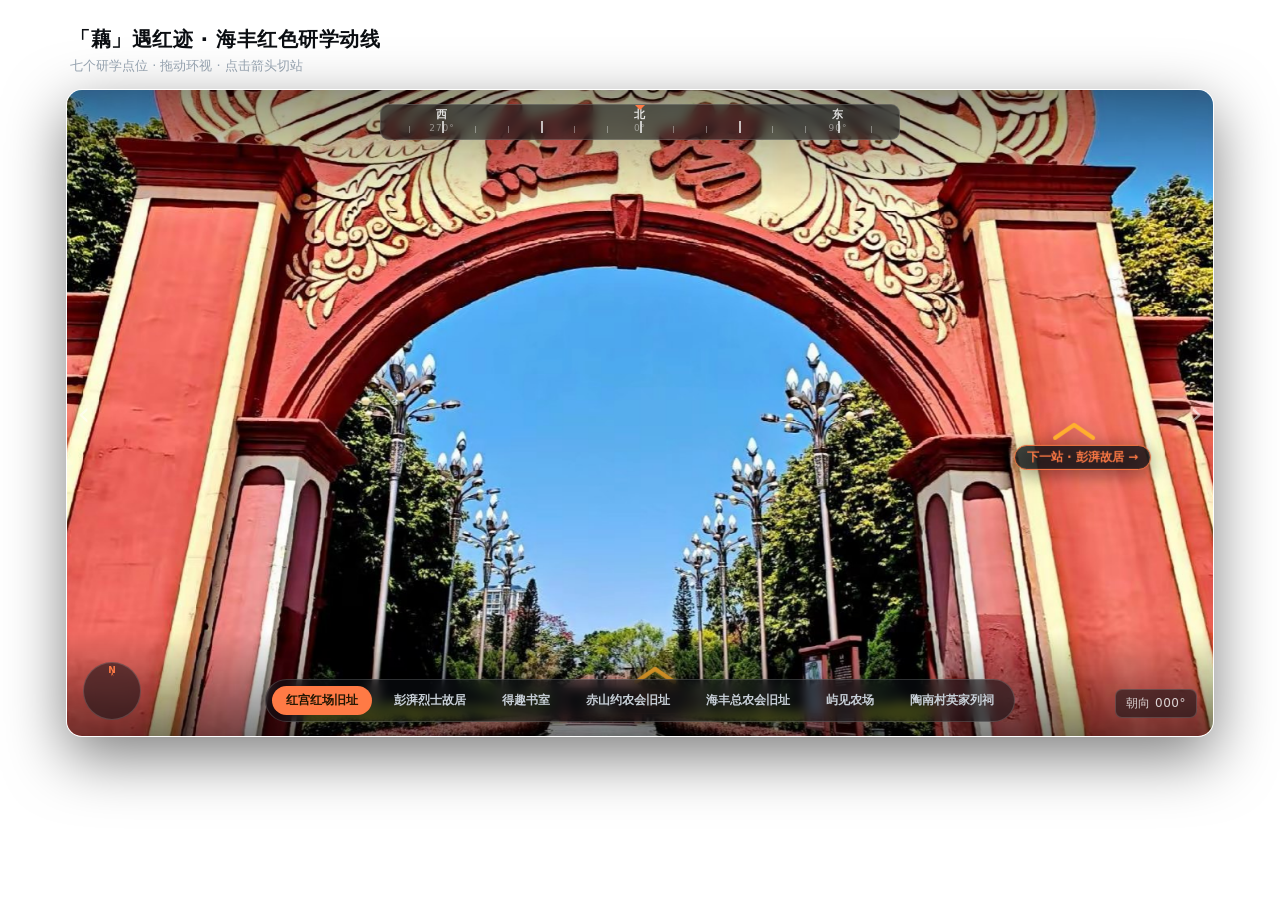
==== ar/AR_haiFeng.html @ d26c69d0 "11.13test" ====
<!DOCTYPE html>
<html lang="zh-CN">
<head>
<meta charset="utf-8">
<meta name="viewport" content="width=device-width, initial-scale=1">
<title>「藕」遇红迹 · 海丰红色研学动线</title>
<!-- 伪 AR 全景照片 -->
<!-- ==========style======================================================================================================================== -->
<style>
  :root{
    --accent:#ffb02e;
    --bg:#0b0e12;
    --text:#e8ecf1;
    --text-sub:#9aa7b4;
    --glass:rgba(12,16,20,.55);
    --line:rgba(255,255,255,.16);
  }
  *{box-sizing:border-box;margin:0;padding:0}
  body{
    font-family:"Microsoft YaHei",system-ui,sans-serif;
    background:var(--bg);color:var(--text);
    padding:20px 16px 40px;max-width:1180px;margin:0 auto;
  }
  header{margin:6px 4px 14px}
  header h1{font-size:20px;font-weight:700;letter-spacing:.5px}
  header p{font-size:13px;color:var(--text-sub);margin-top:4px}

  /* ============ 舞台 ============ */
  .stage{
    position:relative;height:min(72vh,660px);border-radius:16px;overflow:hidden;
    background:transparent;border:1px solid var(--line);
    box-shadow:0 20px 60px rgba(0,0,0,.5);
    touch-action:none;
  }
  .stage.editing{cursor:crosshair}

  /* 平移画布：图片放大铺满并留出环视余量，箭头锚在图片坐标系里随动 */
  #plane{
    position:absolute;left:50%;top:50%;
    transform:translate(-50%,-50%);
    will-change:transform;
    cursor:grab;
  }
  #plane.dragging{cursor:grabbing}
  #plane img{
    display:block;width:100%;height:100%;
    user-select:none;-webkit-user-drag:none;pointer-events:none;
  }
  #plane.hidden{display:none}

  /* 模糊占位层：切场景前先铺放大模糊的同图，加载完成后淡出 */
  #blurLayer{
    position:absolute;inset:0;z-index:3;pointer-events:none;
    background-size:cover;background-position:center;
    filter:blur(26px) brightness(.75);transform:scale(1.15);
    opacity:0;transition:opacity .55s ease;
  }
  #blurLayer.on{opacity:1}

  .vignette{
    position:absolute;inset:0;z-index:4;pointer-events:none;
    background:
      linear-gradient(180deg,rgba(0,0,0,.42),transparent 18%,transparent 84%,rgba(0,0,0,.5)),
      radial-gradient(120% 90% at 50% 50%,transparent 62%,rgba(0,0,0,.28));
  }

  /* ============ 顶部罗盘刻度带 ============ */
  .tape{
    position:absolute;top:14px;left:50%;transform:translateX(-50%);z-index:6;
    width:min(520px,72vw);height:36px;overflow:hidden;border-radius:9px;
    background:var(--glass);backdrop-filter:blur(6px);border:1px solid var(--line);
  }
  #tapeStrip{position:absolute;top:0;left:50%;height:100%;will-change:transform}
  .tick{position:absolute;bottom:6px;width:1px;height:7px;background:rgba(255,255,255,.35)}
  .tick.major{height:12px;width:1.5px;background:rgba(255,255,255,.7)}
  .tick-label{
    position:absolute;top:2px;transform:translateX(-50%);
    font-size:11px;color:rgba(255,255,255,.85);font-weight:700;letter-spacing:1px;
  }
  .tick-label.deg{font-size:9px;color:rgba(255,255,255,.45);font-weight:400}
  .tape-center{
    position:absolute;top:0;left:50%;transform:translateX(-50%);z-index:2;
    width:0;height:0;border:5px solid transparent;border-top-color:var(--accent);
  }

  /* ============ 到站提示 ============ */
  #toast{
    position:absolute;top:58px;left:50%;transform:translate(-50%,-6px);z-index:6;
    padding:7px 16px;border-radius:20px;font-size:13px;font-weight:600;
    background:rgba(255,176,46,.92);color:#221703;
    opacity:0;transition:.4s;pointer-events:none;white-space:nowrap;
  }
  #toast.show{opacity:1;transform:translate(-50%,0)}

  /* ============ 角落指北针 ============ */
  #compass{
    position:absolute;left:16px;bottom:16px;z-index:6;width:58px;height:58px;border-radius:50%;
    background:var(--glass);backdrop-filter:blur(6px);border:1px solid var(--line);
  }
  #needle{
    position:absolute;left:50%;top:50%;width:2.5px;height:40px;margin:-20px 0 0 -1.25px;
    background:linear-gradient(180deg,var(--accent) 50%,rgba(255,255,255,.35) 50%);
    clip-path:polygon(50% 0,100% 14%,50% 8%,0 14%);
    will-change:transform;
  }
  #compass .n{
    position:absolute;top:2px;left:50%;transform:translateX(-50%);
    font-size:9px;color:var(--accent);font-weight:700;
  }

  /* ============ 朝向读数 ============ */
  #readout{
    position:absolute;right:16px;bottom:18px;z-index:6;
    font-size:12px;color:rgba(255,255,255,.8);letter-spacing:.5px;
    background:var(--glass);backdrop-filter:blur(6px);
    padding:5px 10px;border-radius:7px;border:1px solid var(--line);
    font-variant-numeric:tabular-nums;
  }

  /* ============ 取点模式 ============ */
  #pickBtn{
    position:absolute;top:60px;right:14px;z-index:7;
    border:1px solid var(--line);background:var(--glass);backdrop-filter:blur(6px);
    color:#c7cfd7;font-size:12px;padding:6px 12px;border-radius:8px;cursor:pointer;
  }
  #pickBtn.on{background:var(--accent);color:#221703;border-color:var(--accent);font-weight:700}
  #pickOut{
    position:absolute;top:96px;right:14px;z-index:7;display:none;
    background:rgba(15,19,24,.85);border:1px solid var(--accent);border-radius:8px;
    padding:8px 12px;font-size:12px;color:#ffd48a;line-height:1.7;
    font-variant-numeric:tabular-nums;max-width:220px;
  }
  #pickOut.show{display:block}
  #pickOut b{color:#fff;font-weight:600}

  /* ============ 画面内指路箭头（锚定在照片坐标上） ============ */
  .arrow-hs{
    position:absolute;transform:translate(-50%,-50%);
    width:120px;height:100px;cursor:pointer;z-index:5;
    filter:drop-shadow(0 4px 10px rgba(0,0,0,.55));
  }
  /* --dir 由 JS 按 targets[].dir 写入；旋转必须写进 keyframes，否则会被 bob 动画覆盖掉 */
  .arrow-hs .chev{display:flex;justify-content:center;--dir:0deg;animation:bob 1.6s ease-in-out infinite}
  .arrow-hs .chev svg{display:block}
  .arrow-hs .chip{margin-top:4px;text-align:center}
  .arrow-hs .chip span{
    display:inline-block;padding:3px 12px;border-radius:14px;
    background:rgba(15,19,24,.78);border:1px solid var(--accent);
    color:var(--accent);font-size:12px;font-weight:700;white-space:nowrap;
    backdrop-filter:blur(4px);
  }
  .arrow-hs:hover .chip span{background:var(--accent);color:#221703}
  @keyframes bob{0%,100%{transform:rotate(var(--dir,0deg)) translateY(0)}50%{transform:rotate(var(--dir,0deg)) translateY(-6px)}}

  /* 普通信息点 */
  .info-hs{
    position:absolute;transform:translate(-50%,-50%);
    width:30px;height:30px;cursor:pointer;z-index:5;
  }
  .info-hs .dot{
    width:30px;height:30px;border-radius:50%;
    border:2px solid var(--accent);background:rgba(15,19,24,.7);
    color:var(--accent);font-size:15px;font-weight:700;line-height:26px;text-align:center;
  }

  /* ============ 边缘方向指示 ============ */
  .edge{
    position:absolute;top:50%;transform:translateY(-50%);z-index:6;
    width:44px;height:74px;border:none;background:var(--glass);
    border:1px solid var(--line);backdrop-filter:blur(6px);
    color:var(--accent);font-size:26px;cursor:pointer;
    opacity:0;pointer-events:none;transition:opacity .25s;
    display:flex;flex-direction:column;align-items:center;justify-content:center;gap:2px;
  }
  .edge.show{opacity:.92;pointer-events:auto}
  .edge small{font-size:10px;color:#cfd6dd;max-width:38px;line-height:1.2}
  #edgeL{left:0;border-radius:0 12px 12px 0}
  #edgeR{right:0;border-radius:12px 0 0 12px}

  /* 首次进入的「拖动环视」提示 */
  .rot-hint{
    position:absolute;top:50%;transform:translateY(-50%);z-index:5;
    color:rgba(255,255,255,.55);font-size:34px;pointer-events:none;
    animation:hint 1.8s ease-in-out infinite;transition:opacity .5s;
  }
  #hintL{left:10px}#hintR{right:10px}
  .rot-hint.hide{opacity:0}
  @keyframes hint{0%,100%{opacity:.25}50%{opacity:.75}}

  /* ============ 底部站点条 ============ */
  .stations{
    position:absolute;bottom:14px;left:50%;transform:translateX(-50%);z-index:6;
    display:flex;gap:8px;padding:6px;border-radius:22px;
    background:var(--glass);backdrop-filter:blur(6px);border:1px solid var(--line);
  }
  .stations button{
    border:none;border-radius:16px;padding:6px 14px;font-size:12px;font-weight:600;
    background:transparent;color:#c7cfd7;cursor:pointer;transition:.2s;white-space:nowrap;
  }
  .stations button:hover{color:#fff}
  .stations button.active{background:var(--accent);color:#221703}

  /* ============ 说明区 ============ */
  .cards{display:grid;grid-template-columns:1fr 1fr;gap:14px;margin-top:16px}
  @media (max-width:820px){.cards{grid-template-columns:1fr}}
  .card{
    background:#12161c;border:1px solid var(--line);border-radius:14px;padding:16px 18px;
  }
  .card h2{font-size:15px;color:var(--accent);margin-bottom:10px}
  .card p,.card li{font-size:13px;line-height:1.85;color:#c4ccd5}
  .card ul{padding-left:18px}
  .card code{
    background:#0b0e12;border:1px solid var(--line);border-radius:4px;
    padding:1px 6px;font-size:12px;color:#ffd48a;
  }
  pre{
    background:#0b0e12;border:1px solid var(--line);border-radius:8px;
    padding:12px;font-size:12px;line-height:1.7;overflow-x:auto;color:#d9e1e9;
    margin-top:8px;
  }
  pre b{color:#ffb02e;font-weight:600}
  .tip{
    margin-top:14px;padding:10px 14px;border-left:3px solid var(--accent);
    background:rgba(255,176,46,.07);border-radius:0 8px 8px 0;
    font-size:12.5px;color:#d8cfae;line-height:1.8;
  }

  @media (max-width:640px){
    .stage{height:56vh}
    .stations button{padding:5px 9px;font-size:11px}
    .tape{width:82vw}
    #compass{width:48px;height:48px}
    #needle{height:34px;margin:-17px 0 0 -1.25px}
  }
</style>
</head>
<!-- ==========body======================================================================================================================== -->
<body>

<header>
  <h1 id="docTitle">伪 AR 照片导览</h1>
  <p id="docSub">普通照片也能跑同一套交互：拖动环视（放大平移）· 罗盘随视角滑动 · 箭头锚在照片里的路口位置 · 点击切到下一个点位</p>
</header>

<div class="stage" id="stage">
  <div id="plane">
    <img id="photo" alt="">
    <!-- 箭头/信息点由 JS 注入，坐标系 = 照片本身 -->
  </div>
  <div id="blurLayer" class="on"></div>
  <div class="vignette"></div>

  <div class="tape"><div id="tapeStrip"></div><div class="tape-center"></div></div>
  <div id="toast"></div>
  <div id="compass"><div id="needle"></div><span class="n">N</span></div>
  <div id="readout">朝向 000°</div>

  <!-- <button id="pickBtn">📍 取点模式（E）</button> -->
  <div id="pickOut"></div>

  <button class="edge" id="edgeL"><span>‹</span><small id="edgeLt"></small></button>
  <button class="edge" id="edgeR"><span>›</span><small id="edgeRt"></small></button>
  <div class="rot-hint" id="hintL">‹</div>
  <div class="rot-hint" id="hintR">›</div>

  <div class="stations" id="stations"></div>
</div>


<!-- ==========script========================================================================================================================= -->
<script>
/* 1 全局设置 —— 标题、主色、环视手感，都可以直接改这 6 行 */
const CFG = {
  title:    '「藕」遇红迹 · 海丰红色研学动线',   // （伪AR演示）页面大标题
  subtitle: '七个研学点位 · 拖动环视 · 点击箭头切站',    //：红宫红场 → 彭湃故居 → 得趣书室 → 赤山约农会 → 海丰总农会 → 屿见农场 → 陶南村英家列祠  · 按 E 取点
  bg:       'transparent',   // 页面背景色（整页底色，也是舞台区露出的底色）rgba(246, 255, 247,.35)
  text:     '#0b0e12',   // 大标题 + 正文文字颜色
  textSub:  '#9aa7b4',   // 副标题（灰色说明那行）颜色
  start:    's1',        // 从哪个点位进站（填 ROUTE 里的 id）
  accent:   '#ff7a45',   // 主色：箭头、罗盘、指示针、高亮都用它
  zoom:     1.35,        // 照片放大倍率＝环视余量。1.2 更清晰但转得少；1.6 转得多但边缘更糊
  yawRange: 35           // 左右拖到底时罗盘转多少度。要和 zoom 一起调
};
document.documentElement.style.setProperty('--accent', CFG.accent);
document.documentElement.style.setProperty('--bg',      CFG.bg);
document.documentElement.style.setProperty('--text',    CFG.text);
document.documentElement.style.setProperty('--text-sub', CFG.textSub);
const tEl = document.getElementById('docTitle'), sEl = document.getElementById('docSub');
if (tEl) tEl.textContent = CFG.title;   // 标题/副标题被注释掉时跳过，别让整页脚本中断
if (sEl) sEl.textContent = CFG.subtitle;

/* 2 路线配置 —— 换图、加点位、挪箭头、写讲解词，全改这里             
  动线：红宫红场 → 彭湃故居 → 得趣书室 → 赤山约农会 → 海丰总农会 → 屿见农场 → 陶南村英家列祠（线性动线，箭头锚在各点位的大门/门楼上） */
const ROUTE = {
  s1: { name:'第1站 · 红宫红场旧址', img:'assets/red/h1.jpg', heading:0,
        targets:[ {scene:'s2', x:78, y:55, dir:0,    label:'下一站 · 彭湃故居'},
                  {scene:'h1_1', x:51, y:76, dir:0,  label:'前进'} ]},

  s2: { name:'第2站 · 彭湃烈士故居', img:'assets/sh2.jpg', heading:45,
        targets:[ {scene:'s3', x:77, y:52, dir:0,    label:'下一站 · 得趣书室'},
                  {scene:'s1', x:27, y:52, dir:0,  label:'上一站 · 红宫红场'},
                  {scene:'h2_1', x:51, y:76, dir:0,  label:'进入大门'} ],
        infos:[ {x:62, y:75, text:'故居门匾与免费开放时间牌（占位讲解词）'} ] },
        
  s3: { name:'第3站 · 得趣书室', img:'assets/s3.jpg', heading:90,
        targets:[ {scene:'s4', x:80, y:48, dir:0,    label:'下一站 · 赤山约农会'},
                  {scene:'s2', x:20, y:50, dir:0,  label:'上一站 · 彭湃故居'},
                  {scene:'h3_1', x:50, y:58, dir:0,    label:'进入大门'}, ],
        infos:[ {x:50, y:46, text:'门匾「得趣书室」：彭湃从事革命活动的地方（占位讲解词）'} ] },

  s4: { name:'第4站 · 赤山约农会旧址', img:'assets/s4.jpg', heading:135,
        targets:[ {scene:'s5', x:67, y:60, dir:0,    label:'下一站 · 海丰总农会'},
                  {scene:'s3', x:27, y:60, dir:0,  label:'上一站 · 得趣书室'} ],
        infos:[ {x:66, y:40, text:'广东省重点文物保护单位标志碑（占位讲解词）'} ] },

  s5: { name:'第5站 · 海丰总农会旧址', img:'assets/s5.jpg', heading:180,
        targets:[ {scene:'s6', x:71, y:58, dir:0,    label:'下一站 · 屿见农场'},
                  {scene:'s4', x:24, y:58, dir:0,  label:'上一站 · 赤山约农会旧址'} ],
        infos:[ {x:47, y:43, text:'海丰总农会：1922年彭湃在此建立（占位讲解词）'} ] },

  s6: { name:'第6站 · 屿见农场', img:'assets/s6.JPG', heading:120,
        targets:[ {scene:'s7', x:71, y:58, dir:0,    label:'下一站 · 陶南村英家列祠'},
                  {scene:'s5', x:28, y:62, dir:0,  label:'上一站 · 海丰总农会旧址'},
                  {scene:'h6_1', x:50, y:58, dir:0,    label:'进入大门'}, ],},

  s7: { name:'第7站 · 陶南村英家列祠', img:'assets/s7.jpg', heading:90,
        targets:[ {scene:'s1', x:78, y:53, dir:0,    label:'打卡完成 · 返回起点'},
                  {scene:'s6', x:22, y:53, dir:0,  label:'上一站 · 屿见农场'},
                  {scene:'h7_1', x:50, y:58, dir:0,    label:'进入大门'}, ],},



  h1_1: { name:'红宮大门外', img:'assets/red/h1_1.jpg', heading:0,
        targets:[ {scene:'s1', x:47, y:55, dir:0,    label:'返回'},
                  {scene:'h1_2', x:20, y:55, dir:0,    label:'红宫大门'} ]
        },
  h1_2: { name:'红宫大门', img:'assets/red/h1_2.jpg', heading:0,
        targets:[ {scene:'h1_1', x:74, y:67, dir:0,    label:'返回'},
                  {scene:'h1_3', x:50, y:60, dir:0,    label:'进入'},
                  {scene:'h1_3_1', x:40, y:65, dir:0,    label:'左转'} ],
        infos:[ {x:73, y:53, text:'红宫：1927年海丰县苏维埃政权在此宣告成立（占位讲解词，换成访谈内容）'}, ],
        },
  h1_3: { name:'红宮前', img:'assets/red/h1_3.jpg', heading:0,
        targets:[ {scene:'h1_2', x:67, y:48, dir:0,    label:'返回'},
                  {scene:'h1_4_0132', x:50, y:40, dir:0,    label:'前进'},
                  {scene:'h1_5', x:35, y:40, dir:0,    label:'绕道而行'} ],
        },
  h1_3_1: { name:'红宮前湖边外围', img:'assets/red/h1_3_1.jpg', heading:0,
        targets:[ {scene:'h1_2', x:75, y:50, dir:0,    label:'返回'},
                  {scene:'h1_3_2', x:50, y:61, dir:0,    label:'靠近湖边'} ],
        },
  h1_3_2: { name:'红宮湖边', img:'assets/red/h1_3_2.jpg', heading:0,
        targets:[ {scene:'h1_3_1', x:70, y:50, dir:0,    label:'返回'},
                  {scene:'h1_3_3_0132', x:33, y:46, dir:0,    label:'红宮'} ],
        },

  h1_3_3_0130: { name:'红宮', img:'assets/red/h1_3_3.jpg', heading:0,
        targets:[ {scene:'h1_3', x:47, y:55, dir:0,    label:'返回'},
                  {scene:'h1_4_0130', x:50, y:77, dir:0,    label:'进入红宮'} ],
        },
  h1_3_3_0132: { name:'红宮', img:'assets/red/h1_3_3.jpg', heading:0,
        targets:[ {scene:'h1_3_2', x:74, y:46, dir:0,    label:'返回'},
                  {scene:'h1_4_0132', x:50, y:65, dir:0,    label:'进入红宮'},
                  {scene:'h1_5', x:26, y:61, dir:0,    label:'绕道而行'} ],
        },

  h1_4_0130: { name:'红宮内部', img:'assets/red/h1_4.jpg', heading:0,
        targets:[ {scene:'h1_3_3_0130', x:73, y:55, dir:0,    label:'返回'},
                  {scene:'h1_5', x:26, y:55, dir:0,    label:'前进'} ],
        },
  h1_4_0132: { name:'红宮内部', img:'assets/red/h1_4.jpg', heading:0,
        targets:[ {scene:'h1_3_3_0132', x:73, y:55, dir:0,    label:'返回'},
                  {scene:'h1_5', x:26, y:55, dir:0,    label:'前进'} ],
        },
  
  h1_5: { name:'红宮门外', img:'assets/red/h1_5.jpg', heading:0,
        targets:[ {scene:'h1_2', x:47, y:55, dir:0,    label:'返回'},
                  {scene:'h1_5_1', x:67, y:42, dir:0,    label:'木棉花'} ],
        },
  h1_5_1: { name:'木棉花', img:'assets/red/h1_5_1.jpg', heading:0,
        targets:[ {scene:'h1_2', x:21, y:51, dir:0,    label:'返回'},
                  {scene:'s2', x:78, y:53, dir:0,    label:'下一站 · 彭湃故居'} ],
        infos:[ {x:51, y:51, text:'木棉花：「英雄花」'}, ],
        },



  h2_1: { name:'彭湃烈士故居大门', img:'assets/h2_1.jpg', heading:45,
        targets:[ {scene:'s2', x:47, y:55, dir:0,    label:'返回'},
                  {scene:'h2_2', x:50, y:77, dir:0,    label:'彭湃烈士故居内部'} ],
        },
  h2_2: { name:'彭湃烈士故居内部', img:'assets/h2_2.jpg', heading:45,
        targets:[ {scene:'h2_1', x:35, y:56, dir:0,    label:'返回'},
                  {scene:'s3', x:62, y:56, dir:0,    label:'下一站 · 得趣书室'},
         ],
        },



  h3_1: { name:'得趣书室内', img:'assets/h3_1.jpg', heading:45,
        targets:[ {scene:'s3', x:40, y:65, dir:0,    label:'返回'},
                  {scene:'s4', x:64, y:65, dir:0,    label:'下一站 · 赤山约农会'},
         ],
        },

  h4_1: {},
  h5_1: {},

  h6_1: { name:'印象陶河', img:'assets/h6_1.jpg', heading:110,
        targets:[ {scene:'s6', x:30, y:55, dir:0,    label:'返回'},
                  {scene:'h6_2', x:66, y:58, dir:0,    label:'亲子菜园'},
                  {scene:'h6_3_01', x:78, y:58, dir:0,    label:'池畔派对'} ],
        },
  h6_2: { name:'亲子菜园外', img:'assets/h6_2.jpg', heading:90,
        targets:[ {scene:'h6_1', x:30, y:45, dir:0,    label:'返回'} ,
                  {scene:'h6_2_1', x:55, y:66, dir:0,    label:'进入大门'}, ],
        },
  h6_2_1: { name:'亲子菜园', img:'assets/h6_2_1.JPG', heading:90,
        targets:[ {scene:'h6_2', x:30, y:57, dir:0,    label:'返回'} ,
                  {scene:'h6_3_02', x:65, y:57, dir:0,    label:'池畔派对'}, ],
        },
  h6_3_01: { name:'池畔派对', img:'assets/h6_3.jpg', heading:45,
        targets:[ {scene:'h6_1', x:50, y:56, dir:0,    label:'返回'},
                  {scene:'s7', x:75, y:40, dir:0,    label:'下一站 · 陶南村英家列祠'}
         ],
        },
  h6_3_02: { name:'池畔派对', img:'assets/h6_3.jpg', heading:45,
        targets:[ {scene:'h6_2_1', x:50, y:56, dir:0,    label:'返回'},
                  {scene:'s7', x:75, y:40, dir:0,    label:'下一站 · 陶南村英家列祠'}
         ],
        },



  h7_1: { name:'颜氏家祠', img:'assets/h7_1.jpg', heading:145,
        targets:[ {scene:'s7', x:75, y:52, dir:0,    label:'返回'},
                  {scene:'h7_2', x:47, y:65, dir:0,    label:'进入归仁堂'}, ],
        },
  h7_2: { name:'归仁堂', img:'assets/h7_2.jpg', heading:145,
        targets:[ {scene:'h7_1', x:20, y:60, dir:0,    label:'返回'},
                  {scene:'h7_3', x:80, y:60, dir:0,    label:'归仁堂的一角'}, ],
        },
  h7_3: { name:'归仁堂的一角', img:'assets/h7_3.jpg', heading:180,
        targets:[ {scene:'h7_2', x:70, y:55, dir:0,    label:'返回'}, ],
        }
};
const ORDER = ['s1','s2','s3','s4','s5','s6','s7'];
let current = CFG.start;

/* 这两个值已挪到顶部 CFG 里：CFG.zoom / CFG.yawRange */

/* ================= DOM屎 ================= */
const stage = document.getElementById('stage');
const plane = document.getElementById('plane');
const photo = document.getElementById('photo');
const blurLayer = document.getElementById('blurLayer');
const toastEl = document.getElementById('toast');
const stationsEl = document.getElementById('stations');
const strip = document.getElementById('tapeStrip');
const needle = document.getElementById('needle');
const readout = document.getElementById('readout');
const edgeL = document.getElementById('edgeL'), edgeR = document.getElementById('edgeR');
const edgeLt = document.getElementById('edgeLt'), edgeRt = document.getElementById('edgeRt');
const pickBtn = document.getElementById('pickBtn');
const pickOut = document.getElementById('pickOut');

/* ================= 罗盘刻度带 ================= */
const PX = 2.2;
for(let d=-360; d<=720; d+=15){
  const x = (d+360)*PX, m = ((d%360)+360)%360;
  const t = document.createElement('i');
  t.className = 'tick' + (m%45===0 ? ' major' : '');
  t.style.left = x + 'px';
  strip.appendChild(t);
  if(m%90===0){
    const name = {0:'北',90:'东',180:'南',270:'西'}[m];
    const lb = document.createElement('span');
    lb.className = 'tick-label';
    lb.style.left = x + 'px';
    lb.textContent = name;
    strip.appendChild(lb);
    const dg = document.createElement('span');
    dg.className = 'tick-label deg';
    dg.style.left = x + 'px';
    dg.style.top = '18px';
    dg.textContent = m + '°';
    strip.appendChild(dg);
  }
}

/* ================= 站点条 ================= */
ORDER.forEach(id=>{
  const b = document.createElement('button');
  b.textContent = ROUTE[id].name.split(' · ')[1] || ROUTE[id].name;
  b.onclick = ()=>go(id);
  b.dataset.scene = id;
  stationsEl.appendChild(b);
});
function markStation(){
  document.querySelectorAll('.stations button').forEach(b=>
    b.classList.toggle('active', b.dataset.scene === current));
}

/* ================= 到站提示 ================= */
let toastTimer;
function toast(msg){
  toastEl.textContent = msg;
  toastEl.classList.add('show');
  clearTimeout(toastTimer);
  toastTimer = setTimeout(()=>toastEl.classList.remove('show'), 2200);
}

/* ================= 箭头 / 信息点渲染（锚在照片坐标系里） ================= */
const CHEV = '<svg width="46" height="20" viewBox="0 0 46 20"><path d="M4 17 L23 4 L42 17" fill="none" stroke="#ffb02e" stroke-width="4" stroke-linecap="round" stroke-linejoin="round"/></svg>';
function renderHotspots(id){
  plane.querySelectorAll('.arrow-hs,.info-hs').forEach(n=>n.remove());
  const s = ROUTE[id];
  (s.targets||[]).forEach(t=>{
    const el = document.createElement('div');
    el.className = 'arrow-hs';
    el.style.left = t.x + '%';
    el.style.top  = t.y + '%';
    el.innerHTML =
      '<div class="chev" style="--dir:' + (t.dir||0) + 'deg">' + CHEV + '</div>' +
      '<div class="chip"><span>' + t.label + ' →</span></div>';
    el.dataset.tx = t.x; el.dataset.scene = t.scene; el.dataset.label = t.label;
    plane.appendChild(el);
  });
  (s.infos||[]).forEach(t=>{
    const el = document.createElement('div');
    el.className = 'info-hs';
    el.style.left = t.x + '%';
    el.style.top  = t.y + '%';
    el.innerHTML = '<div class="dot">i</div>';
    el.dataset.text = t.text;
    plane.appendChild(el);
  });
}

/* ================= 布局：按舞台尺寸计算画布大小与平移范围 ================= */
let sw=0, sh=0, pw=0, ph=0, maxX=0, maxY=0;
function layout(){
  const r = stage.getBoundingClientRect();
  sw = r.width; sh = r.height;
  const ir = photo.naturalWidth / photo.naturalHeight;
  if(ir > sw/sh){ ph = sh*CFG.zoom; pw = ph*ir; }
  else          { pw = sw*CFG.zoom; ph = pw/ir; }
  plane.style.width  = pw + 'px';
  plane.style.height = ph + 'px';
  maxX = (pw - sw)/2;
  /* 竖版照片垂直余量很大：给 70% 的可动范围，既能抬头/低头看全，又不至于变成滑图 */
  maxY = (ph - sh)/2 * 0.7;
  applyPan();
}
function applyPan(){
  plane.style.transform = 'translate(-50%,-50%) translate3d(' + pan.x + 'px,' + pan.y + 'px,0)';
}

/* ================= 环视（拖拽平移） ================= */
const pan = {x:0, y:0};
let dragging=false, sx=0, sy=0, px0=0, py0=0, downHS=null, wasDrag=false;
plane.addEventListener('pointerdown', e=>{
  /* 按在箭头/信息点上也照样能拖；松手时几乎没动才当作点击（见 pointerup） */
  downHS = e.target.closest('.arrow-hs,.info-hs');
  wasDrag = false;
  dragging = true; sx = e.clientX; sy = e.clientY; px0 = pan.x; py0 = pan.y;
  plane.classList.add('dragging');
  plane.setPointerCapture(e.pointerId);
});
plane.addEventListener('pointermove', e=>{
  if(!dragging) return;
  if(Math.abs(e.clientX-sx) + Math.abs(e.clientY-sy) > 6) wasDrag = true;   // 移动超阈值＝拖动，不是点击
  pan.x = clamp(px0 + (e.clientX - sx), -maxX, maxX);
  pan.y = clamp(py0 + (e.clientY - sy), -maxY, maxY);
  applyPan();
  hideHints();
});
['pointerup','pointercancel'].forEach(ev=>
  plane.addEventListener(ev, ()=>{
    dragging=false; plane.classList.remove('dragging');
    /* 原地松手在热点上 → 触发热点的"点击"行为 */
    if(ev==='pointerup' && downHS && !wasDrag && !picking){
      if(downHS.classList.contains('arrow-hs')) go(downHS.dataset.scene);
      else if(downHS.dataset.text) toast(downHS.dataset.text);
    }
    downHS = null;
  }));
const clamp = (v,a,b)=>Math.max(a, Math.min(b, v));

/* ================= 每帧刷新 HUD ================= */
const norm = d => ((d%360)+360)%360;
function frame(){
  if(pw>0){
    /* 平移 → 视角偏角：往右拖 = 视线往左转 */
    const off = maxX>0 ? pan.x/maxX : 0;
    const h = norm((ROUTE[current].heading||0) - off*CFG.yawRange);
    strip.style.transform = 'translateX(' + (-(h+360)*PX) + 'px)';
    needle.style.transform = 'rotate(' + h + 'deg)';
    readout.textContent = '朝向 ' + String(Math.round(h)).padStart(3,'0') + '°';

    /* 视野外目标 → 边缘箭头 */
    let L=null, R=null;
    plane.querySelectorAll('.arrow-hs').forEach(el=>{
      const fx = parseFloat(el.dataset.tx)/100;
      const stageX = (sw/2 + pan.x - pw/2) + fx*pw;
      if(stageX < -10 && (!L || stageX < L.sx)) L = {sx:stageX, fx, scene:el.dataset.scene, label:el.dataset.label};
      if(stageX > sw+10 && (!R || stageX > R.sx)) R = {sx:stageX, fx, scene:el.dataset.scene, label:el.dataset.label};
    });
    edgeL.classList.toggle('show', !!L);
    edgeR.classList.toggle('show', !!R);
    if(L){ edgeL.dataset.fx = L.fx; edgeLt.textContent = L.label.replace('前往 ','').replace('返回 ',''); }
    if(R){ edgeR.dataset.fx = R.fx; edgeRt.textContent = R.label.replace('前往 ','').replace('返回 ',''); }
  }
  requestAnimationFrame(frame);
}
edgeL.onclick = ()=>panTo(parseFloat(edgeL.dataset.fx));
edgeR.onclick = ()=>panTo(parseFloat(edgeR.dataset.fx));
function panTo(fx){
  /* 平滑移动，让目标点居中 */
  const target = clamp(pw/2 - fx*pw, -maxX, maxX);
  const from = pan.x, t0 = performance.now(), D = 450;
  (function step(t){
    const k = Math.min(1,(t-t0)/D), e = 1-Math.pow(1-k,3);
    pan.x = from + (target-from)*e;
    applyPan();
    if(k<1) requestAnimationFrame(step);
  })(t0);
}

/* ================= 场景切换 ================= */
let switching = false;
function go(id){
  if(id === current || switching) return;
  switching = true;
  const next = id;
  const im = new Image();
  blurLayer.style.backgroundImage = 'url(' + ROUTE[next].img + ')';
  blurLayer.classList.add('on');
  const done = ()=>{
    if(current === next) { switching=false; return; }
    current = next;
    photo.src = ROUTE[next].img;
    pan.x = 0; pan.y = 0;
    photo.onload = ()=>{ layout(); renderHotspots(current); };
    if(photo.complete) { layout(); renderHotspots(current); }
    blurLayer.classList.remove('on');
    markStation();
    toast('已到达 · ' + ROUTE[current].name);
    switching = false;
  };
  im.onload = done;
  im.onerror = ()=>{ toast('图片加载失败：' + ROUTE[next].img); switching=false; };
  im.src = ROUTE[next].img;
  setTimeout(()=>{ if(switching) done(); }, 4000);   // 兜底
}

/* ================= 取点模式 ================= */
let picking = false;
function togglePick(force){
  picking = force!==undefined ? force : !picking;
  if(pickBtn){
    pickBtn.classList.toggle('on', picking);
    pickBtn.textContent = picking ? '📍 取点中…点击照片上的位置' : '📍 取点模式（E）';
  }
  stage.classList.toggle('editing', picking);
}
/* 取点按钮可能在 HTML 里被注释掉（隐藏功能），这里做空值保护，别让整段脚本中断 */
if(pickBtn) pickBtn.onclick = ()=>togglePick();
document.addEventListener('keydown', e=>{
  if(e.key==='e' || e.key==='E') togglePick();
});
stage.addEventListener('click', e=>{
  if(!picking) return;
  if(e.target.closest('.arrow-hs,.info-hs,#pickBtn,#pickOut,.edge,.stations')) return;
  const r = plane.getBoundingClientRect();
  const x = (e.clientX - r.left)/r.width*100;
  const y = (e.clientY - r.top)/r.height*100;
  if(x<0 || x>100 || y<0 || y>100){ toast('点在照片范围外，往图片区域点'); return; }
  pickOut.innerHTML = '<b>' + ROUTE[current].name + '</b><br>x = <b>' + x.toFixed(1) + '</b> &nbsp; y = <b>' + y.toFixed(1) + '</b><br>已同时打印到控制台（F12 查看）';
  pickOut.classList.add('show');
  console.log('[取点] ' + ROUTE[current].name + '  x:' + x.toFixed(1) + '  y:' + y.toFixed(1));
  toast('x=' + x.toFixed(1) + '  y=' + y.toFixed(1));
});

/* ================= 提示 & 启动 ================= */
function hideHints(){
  const l = document.getElementById('hintL'), r = document.getElementById('hintR');
  if(l) l.classList.add('hide');
  if(r) r.classList.add('hide');
}
['pointerdown'].forEach(ev=>
  stage.addEventListener(ev, hideHints, {once:true}));
setTimeout(hideHints, 9000);

blurLayer.style.backgroundImage = 'url(' + ROUTE[CFG.start].img + ')';
photo.onload = ()=>{ layout(); renderHotspots(current); blurLayer.classList.remove('on'); };
photo.onerror = ()=>{ toast('图片加载失败：' + ROUTE[CFG.start].img); };
photo.src = ROUTE[CFG.start].img;
setTimeout(()=>blurLayer.classList.remove('on'), 4000);
window.addEventListener('resize', ()=>{ if(photo.naturalWidth) layout(); });
requestAnimationFrame(frame);
markStation();
</script>

</body>
</html>
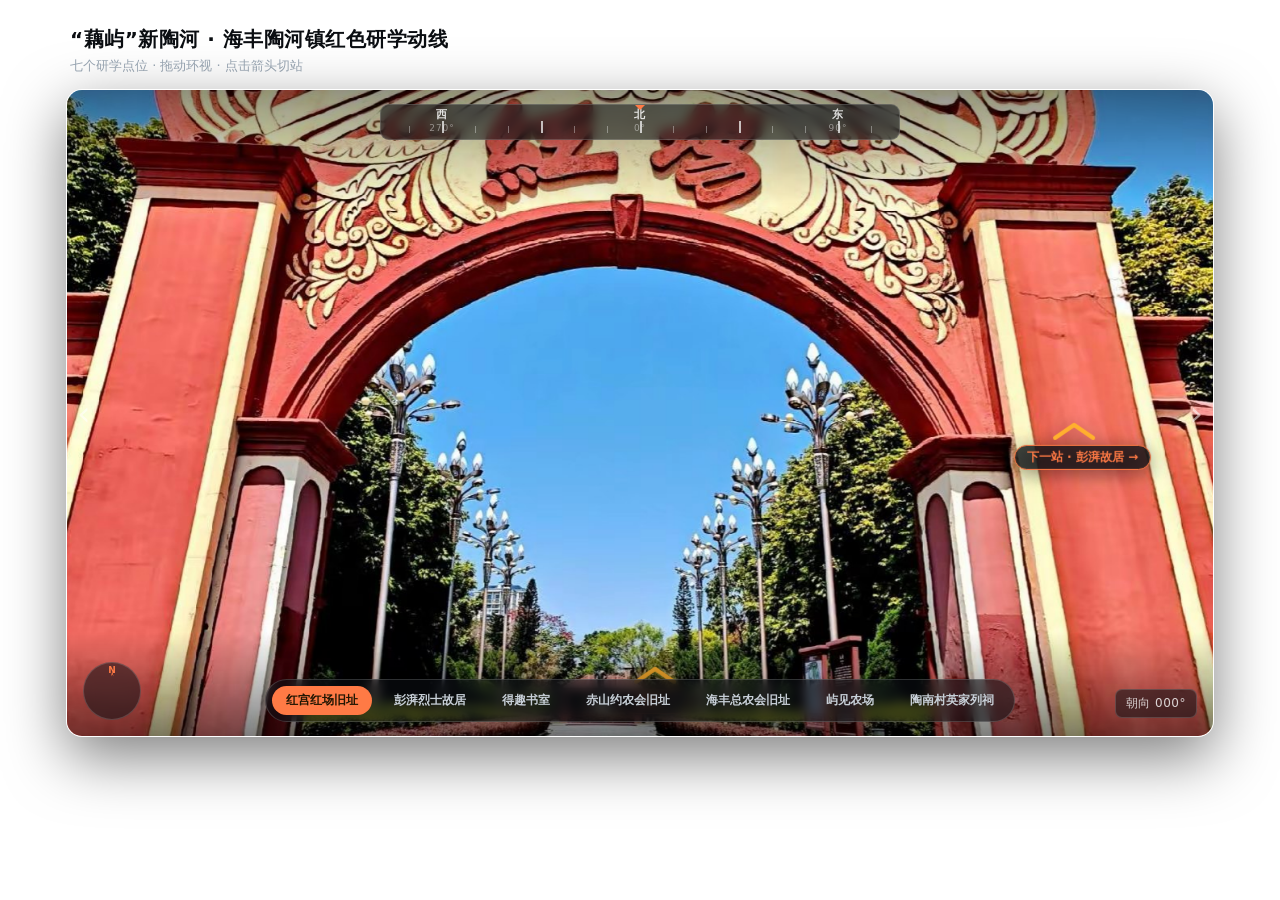
==== commit 657b5d46: "11.17modified and README" ====
--- a/ar/AR_haiFeng.html
+++ b/ar/AR_haiFeng.html
@@ -3,7 +3,7 @@
 <head>
 <meta charset="utf-8">
 <meta name="viewport" content="width=device-width, initial-scale=1">
-<title>「藕」遇红迹 · 海丰红色研学动线</title>
+<title>“藕屿”新陶河 · 海丰红色研学动线</title>
 <!-- 伪 AR 全景照片 -->
 <!-- ==========style======================================================================================================================== -->
 <style>
@@ -271,7 +271,7 @@
 <script>
 /* 1 全局设置 —— 标题、主色、环视手感，都可以直接改这 6 行 */
 const CFG = {
-  title:    '「藕」遇红迹 · 海丰红色研学动线',   // （伪AR演示）页面大标题
+  title:    '“藕屿”新陶河 · 海丰陶河镇红色研学动线',   // （伪AR演示）页面大标题
   subtitle: '七个研学点位 · 拖动环视 · 点击箭头切站',    //：红宫红场 → 彭湃故居 → 得趣书室 → 赤山约农会 → 海丰总农会 → 屿见农场 → 陶南村英家列祠  · 按 E 取点
   bg:       'transparent',   // 页面背景色（整页底色，也是舞台区露出的底色）rgba(246, 255, 247,.35)
   text:     '#0b0e12',   // 大标题 + 正文文字颜色
